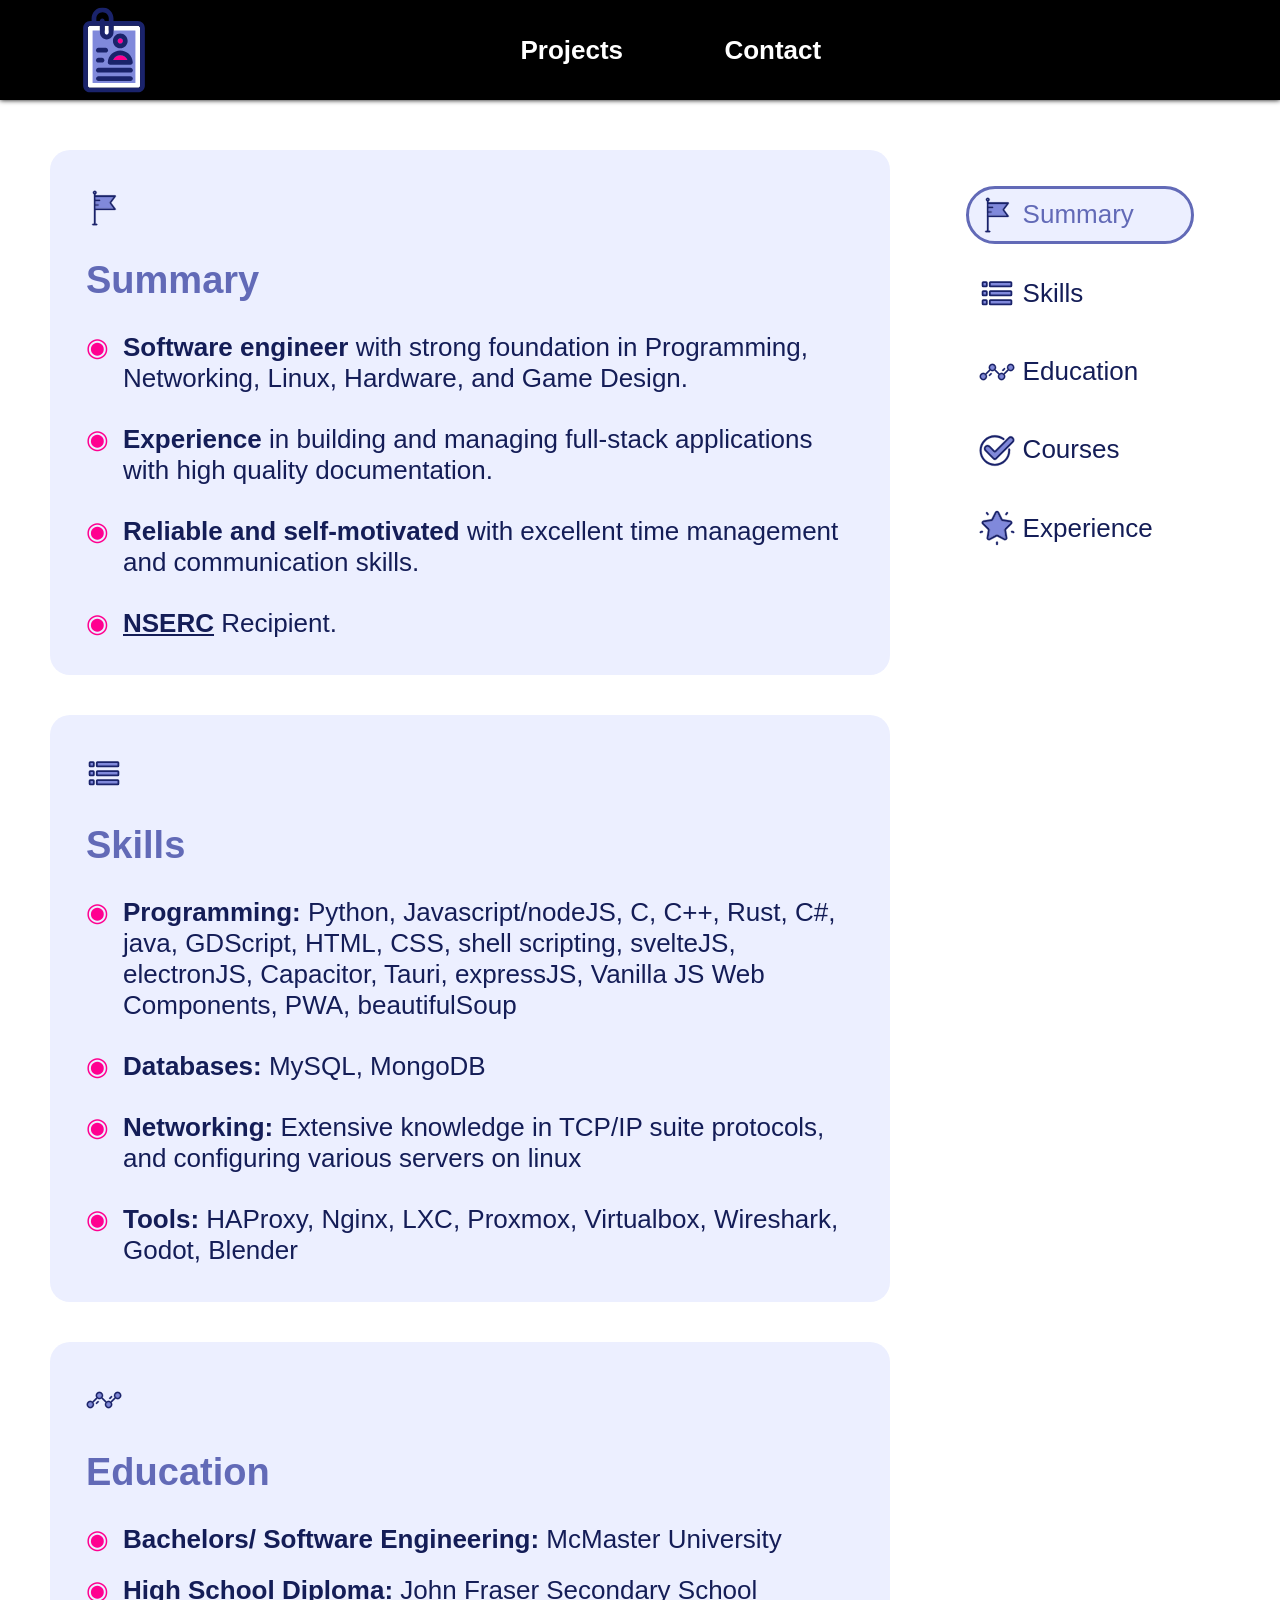
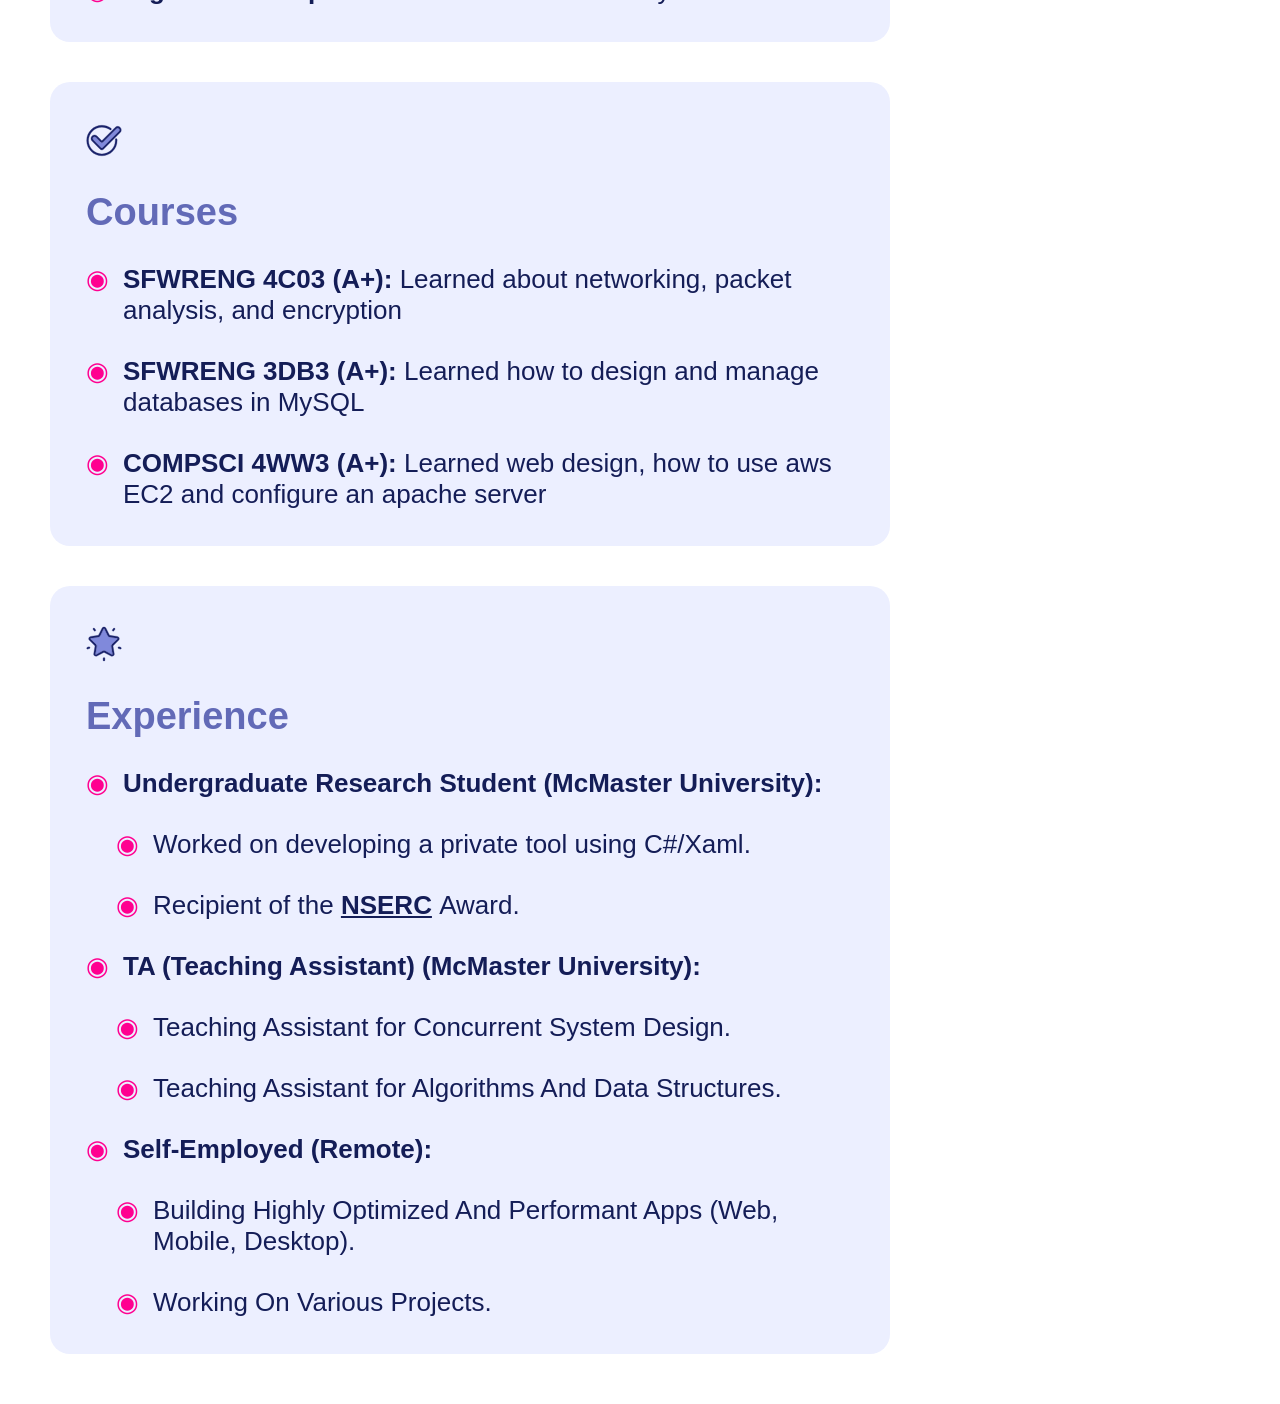
==== index.html @ 9e86f49e "Initial commit" ====
<!DOCTYPE html><html lang="en"><head> <meta name="viewport" content="width=device-width,viewport-fit=contain"><meta charset="utf-8"><meta http-equiv="X-UA-Compatible" content="IE=edge"><link rel="icon" href="/favicon.ico" sizes="any"><link rel="icon" href="/assets/favicon-BCI3wjxx.svg" type="image/svg+xml"><title>Abdullah A</title>   <script type="module" crossorigin src="/assets/about-Bk_xwXlh.js"></script>
   <link rel="modulepreload" crossorigin href="/assets/main-CXqY_fMN.js">
   <link rel="modulepreload" crossorigin href="/assets/RangeCollection-B1-CYSQD.js">
   <link rel="stylesheet" crossorigin href="/assets/main-5T_-5Amj.css">
   <link rel="stylesheet" crossorigin href="/assets/RangeCollection-BVtKTrBn.css">
 </head><body> <noscript id="noscript-el"><div style="position:fixed;top:0;z-index:200;width:100%;height:100%;background:#e8ebff;display:flex;justify-content:center;align-items:center">Please enable Javascript!<br>This page requires Javascript to run.</div></noscript><div id="inldr" style="position:fixed;top:0;z-index:100;width:100%;height:100%;background:#000;display:flex;justify-content:center;align-items:center"><style>@keyframes inldrspin{from{transform:rotate(0)}to{transform:rotate(360deg)}}</style><svg id="inldr-svg" width="280px" height="280px" viewBox="0 0 16 16" style="animation:inldrspin 2s linear infinite"><path fill="hsl(233, 100%, 91%)" d="M8 1.5a6.5 6.5 0 100 13 6.5 6.5 0 000-13zM0 8a8 8 0 1116 0A8 8 0 010 8z"/><path fill="hsl(234, 56%, 68%)" d="M7.25.75A.75.75 0 018 0a8 8 0 018 8 .75.75 0 01-1.5 0A6.5 6.5 0 008 1.5a.75.75 0 01-.75-.75z"/></svg></div> <section-header></section-header><section-sliding_sidebar></section-sliding_sidebar> <main><div id="page-content"><div id="details-container"><div id="details-content"><div class="content" id="summary"><wc-title><icon-content-flag></icon-content-flag>&nbsp;</wc-title><wc-title>Summary</wc-title><wc-bulletpoint><strong>Software engineer</strong> with strong foundation in Programming, Networking, Linux, Hardware, and Game Design.</wc-bulletpoint><wc-bulletpoint><strong>Experience</strong> in building and managing full-stack applications with high quality documentation.</wc-bulletpoint><wc-bulletpoint><strong>Reliable and self-motivated</strong> with excellent time management and communication skills.</wc-bulletpoint><wc-bulletpoint><wc-navitem href="https://www.nserc-crsng.gc.ca/ase-oro/Details-Detailles_eng.asp?id=725739"><u>NSERC</u>&nbsp;</wc-navitem>Recipient.</wc-bulletpoint></div><div class="content" id="skills"><wc-title><icon-content-squaredpoints></icon-content-squaredpoints>&nbsp;</wc-title><wc-title>Skills</wc-title><wc-bulletpoint><strong>Programming:</strong> Python, Javascript/nodeJS, C, C++, Rust, C#, java, GDScript, HTML, CSS, shell scripting, svelteJS, electronJS, Capacitor, Tauri, expressJS, Vanilla JS Web Components, PWA, beautifulSoup</wc-bulletpoint><wc-bulletpoint><strong>Databases:</strong> MySQL, MongoDB</wc-bulletpoint><wc-bulletpoint><strong>Networking:</strong> Extensive knowledge in TCP/IP suite protocols, and configuring various servers on linux</wc-bulletpoint><wc-bulletpoint><strong>Tools:</strong> HAProxy, Nginx, LXC, Proxmox, Virtualbox, Wireshark, Godot, Blender</wc-bulletpoint></div><div class="content" id="education"><wc-title><icon-content-linechart></icon-content-linechart>&nbsp;</wc-title><wc-title>Education</wc-title><div id="content-el-size"><div id="content-elements"><wc-bulletpoint><strong>Bachelors/ Software Engineering:</strong> McMaster University</wc-bulletpoint><wc-bulletpoint><strong>High School Diploma:</strong> John Fraser Secondary School</wc-bulletpoint></div></div></div><div class="content" id="courses"><wc-title><icon-content-checkcircle></icon-content-checkcircle>&nbsp;</wc-title><wc-title>Courses</wc-title><wc-bulletpoint><strong>SFWRENG 4C03 (A+):</strong> Learned about networking, packet analysis, and encryption</wc-bulletpoint><wc-bulletpoint><strong>SFWRENG 3DB3 (A+):</strong> Learned how to design and manage databases in MySQL</wc-bulletpoint><wc-bulletpoint><strong>COMPSCI 4WW3 (A+):</strong> Learned web design, how to use aws EC2 and configure an apache server</wc-bulletpoint></div><div class="content" id="experience"><wc-title><icon-content-reviews></icon-content-reviews>&nbsp;</wc-title><wc-title>Experience</wc-title><wc-bulletpoint><strong>Undergraduate Research Student (McMaster University):</strong></wc-bulletpoint><div style="padding-left:30px"><wc-bulletpoint>Worked on developing a private tool using C#/Xaml.</wc-bulletpoint></div><div style="padding-left:30px"><wc-bulletpoint>Recipient of the<wc-navitem href="https://www.nserc-crsng.gc.ca/ase-oro/Details-Detailles_eng.asp?id=725739">&nbsp;<u>NSERC</u>&nbsp;</wc-navitem>Award.</wc-bulletpoint></div><wc-bulletpoint><strong>TA (Teaching Assistant) (McMaster University):</strong></wc-bulletpoint><div style="padding-left:30px"><wc-bulletpoint>Teaching Assistant for Concurrent System Design.</wc-bulletpoint></div><div style="padding-left:30px"><wc-bulletpoint>Teaching Assistant for Algorithms And Data Structures.</wc-bulletpoint></div><wc-bulletpoint><strong>Self-Employed (Remote):</strong></wc-bulletpoint><div style="padding-left:30px"><wc-bulletpoint>Building Highly Optimized And Performant Apps (Web, Mobile, Desktop).</wc-bulletpoint></div><div style="padding-left:30px"><wc-bulletpoint>Working On Various Projects.</wc-bulletpoint></div></div></div><section-sidebar><wc-sidebar_button slot="top-div" data-id="summary" isactive="1"><icon-content-flag class="pass-through"></icon-content-flag>&nbsp;Summary</wc-sidebar_button><wc-sidebar_button slot="top-div" data-id="skills"><icon-content-squaredpoints class="pass-through"></icon-content-squaredpoints>&nbsp;Skills</wc-sidebar_button><wc-sidebar_button slot="top-div" data-id="education"><icon-content-linechart class="pass-through"></icon-content-linechart>&nbsp;Education</wc-sidebar_button><wc-sidebar_button slot="top-div" data-id="courses"><icon-content-checkcircle class="pass-through"></icon-content-checkcircle>&nbsp;Courses</wc-sidebar_button><wc-sidebar_button slot="top-div" data-id="experience"><icon-content-reviews class="pass-through"></icon-content-reviews>&nbsp;Experience</wc-sidebar_button></section-sidebar></div></div></main></body></html>
---- assets/main-5T_-5Amj.css ----
::-webkit-scrollbar{width:12px;background-color:var(--quanta-bgcolor)}::-webkit-scrollbar-thumb{background:var(--teri-bgcolor);border-radius:25px}::-webkit-scrollbar-thumb:hover{background-color:var(--teri-color);cursor:pointer}::-webkit-scrollbar-thumb:active{background-color:var(--teri-color)}*{scrollbar-width:auto;scrollbar-color:var(--secondary-bg) var(--teri-bgcolor)}:hover,:active{scrollbar-color:var(--secondary-bg) var(--teri-color)}::-ms-scrollbar{width:12px;background-color:var(--secondary-bg)}::-ms-scrollbar-thumb{background-color:var(--teri-bgcolor);border-radius:1rem}::-ms-scrollbar-thumb:hover{background-color:var(--scroll-secondary)}::-ms-scrollbar-thumb:active{background-color:var(--scroll-teri)}html{--header-size:100px;--transition-duration:.25s;--main-bgcolor:#ffffff;--main-bgcolor-2:black;--main-bgcolor-5:#FF0090;--main-bgcolor-7:#4c549f;--secon-bgcolor:#ecefff;--teri-bgcolor:#8089db;--quadra-bgcolor:#e2e4ee;--quanta-bgcolor:#d7ddff;--main-color:#141d57;--main-color-2:#ffffff;--secon-color:#626ab7;--teri-color:#626ab7;--quadra-color:#5f6bab;--border-radius:16px;--border-width:4px;--icon-main-bgcolor:#ffffff;--icon-main-bgcolor-7:#4c549f;--icon-main-color:#1a236b;--icon-teri-bgcolor:#8089db;--icon-quadra-color:#9ea8d9;--icon-secon-color:#626ab7;font-family:sans-serif;font-size:26px;--font-size:26px;color:var(--main-color)}body{display:grid;min-height:100vh;margin:0;align-items:stretch;grid-template-rows:auto 1fr auto;background-color:var(--main-bgcolor)}.bypass-logo{pointer-events:none}
---- assets/RangeCollection-BVtKTrBn.css ----
.content{--border-radius:20px;--padding:36px;display:block;padding:var(--padding);box-sizing:border-box;width:100%;background-color:var(--secon-bgcolor);border-radius:var(--border-radius)}.content{display:flex;flex-direction:column;gap:30px}main{flex-grow:1;display:flex;justify-content:center}#page-content{flex-grow:1;max-width:1650px;box-sizing:border-box;display:flex;flex-direction:column;padding:50px;gap:50px}#title-content{display:grid;grid-template-columns:.78fr minmax(450px,1fr);gap:30px;align-items:center;background:#020024;background:var(--secon-bgcolor)}#video-wrapper{display:grid;align-items:center;width:100%}#video-container{display:flex;justify-content:center;height:100%}video{max-width:100%;border-radius:var(--border-radius);background:#000}#tags-section{width:100%;display:flex;padding:1rem 0;box-sizing:border-box}#tags-div{width:100%;display:grid;grid-template-columns:1fr;gap:15px;justify-content:center}#details-container{display:grid;grid-template-columns:auto 300px;gap:40px}#details-content{display:flex;flex-direction:column;gap:40px}section-sidebar{--gap:0}#content-el-size{max-width:760px}#content-elements{display:flex;flex-direction:column;gap:20px;box-sizing:border-box}.point{display:flex;align-items:center}.point:before{content:"◉";color:var(--main-bgcolor-5)}#title-text{display:flex;flex-direction:column;justify-content:center;height:100%}.pass-through{pointer-events:none}@media (max-width:1100px){#details-container{display:block}section-sidebar{display:none}#title-content{display:flex;gap:40px}#title-text{display:flex;flex-direction:column;align-items:center;order:1}#tags-section{display:grid;justify-content:center}#tags-div{flex-grow:1}#video-wrapper{display:grid;width:100%;aspect-ratio:16/9}}
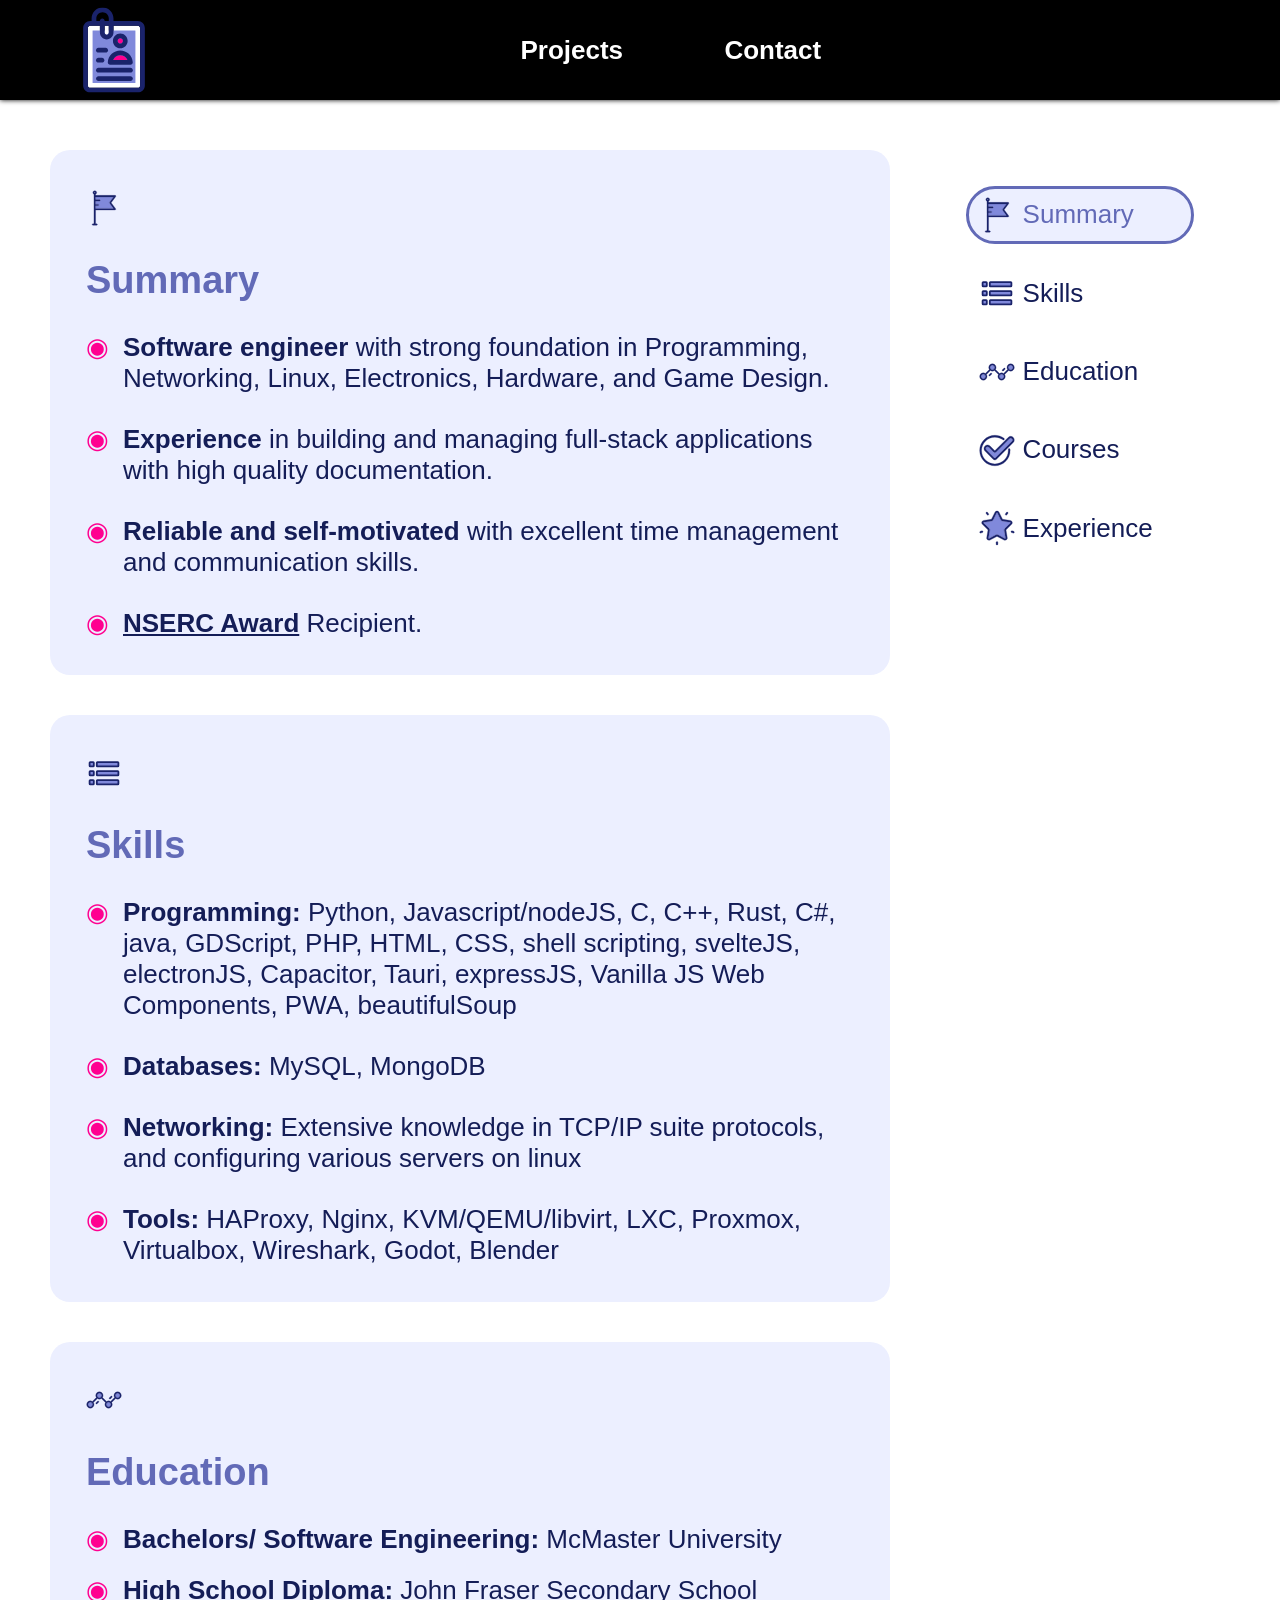
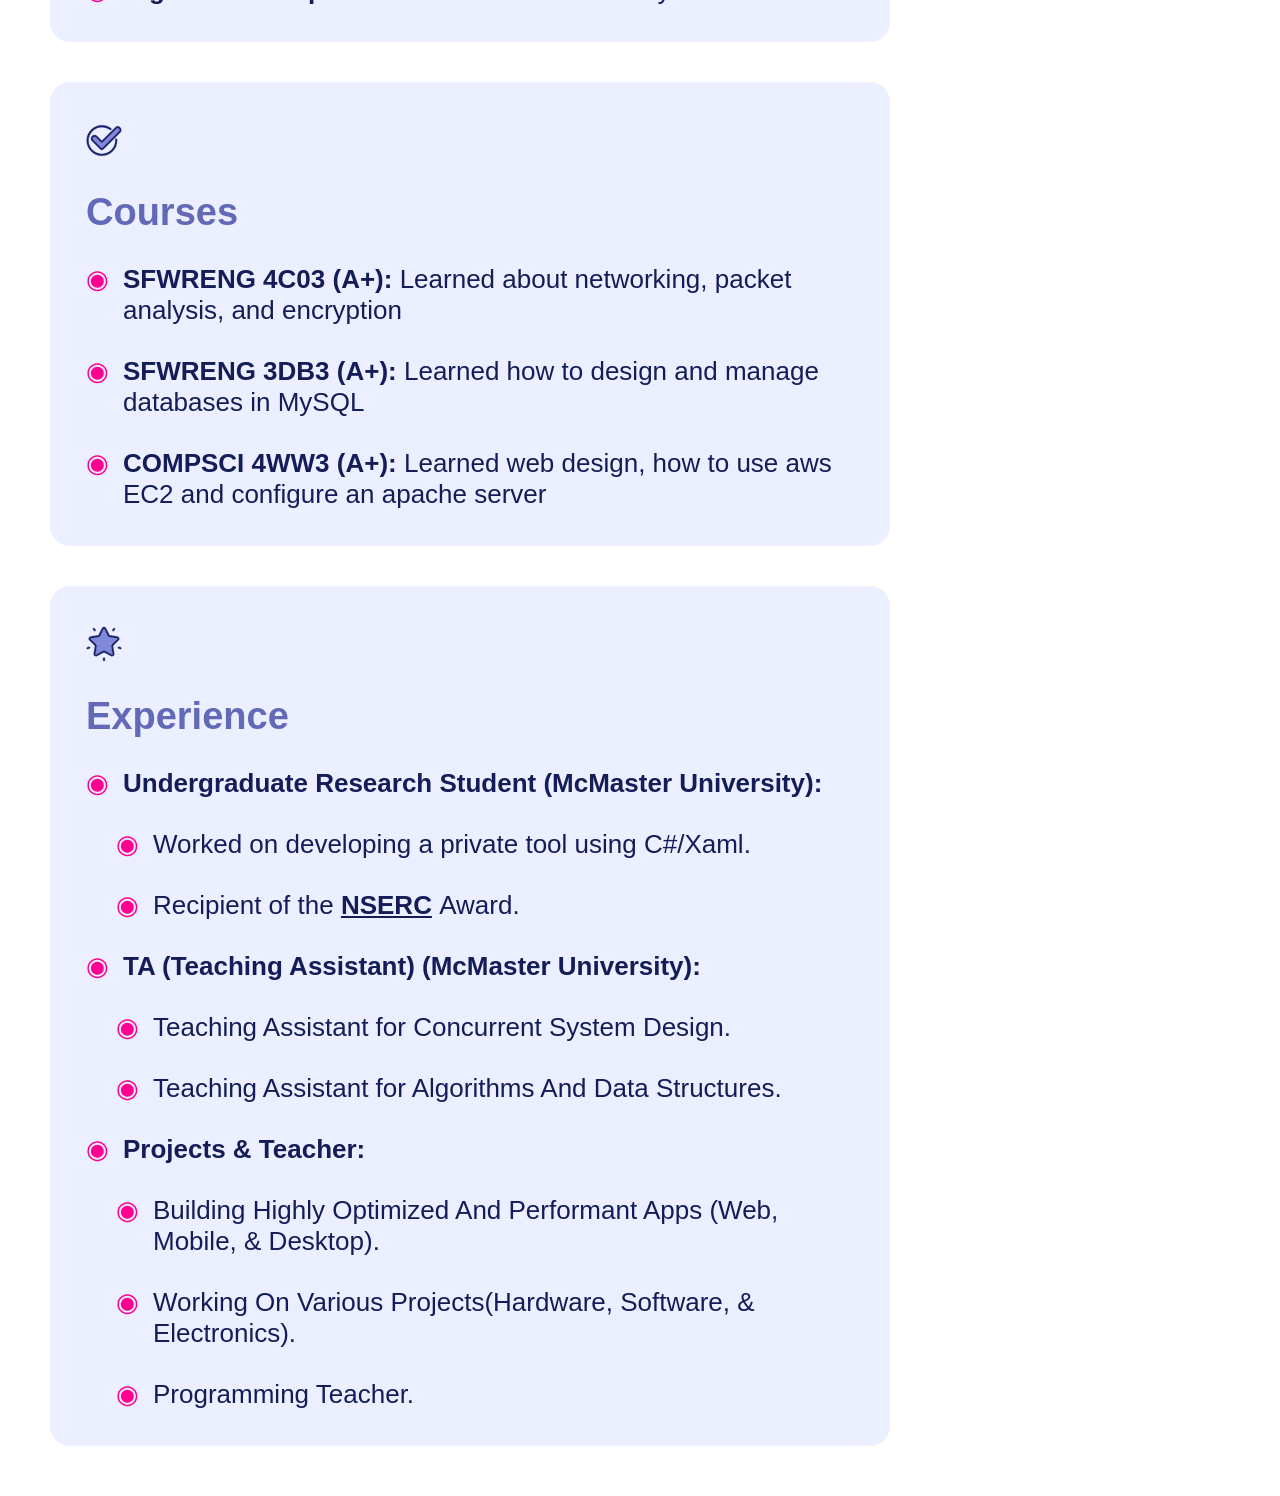
==== commit 83587f0e: "Update index.html" ====
--- a/index.html
+++ b/index.html
@@ -3,4 +3,4 @@
    <link rel="modulepreload" crossorigin href="/assets/RangeCollection-B1-CYSQD.js">
    <link rel="stylesheet" crossorigin href="/assets/main-5T_-5Amj.css">
    <link rel="stylesheet" crossorigin href="/assets/RangeCollection-BVtKTrBn.css">
- </head><body> <noscript id="noscript-el"><div style="position:fixed;top:0;z-index:200;width:100%;height:100%;background:#e8ebff;display:flex;justify-content:center;align-items:center">Please enable Javascript!<br>This page requires Javascript to run.</div></noscript><div id="inldr" style="position:fixed;top:0;z-index:100;width:100%;height:100%;background:#000;display:flex;justify-content:center;align-items:center"><style>@keyframes inldrspin{from{transform:rotate(0)}to{transform:rotate(360deg)}}</style><svg id="inldr-svg" width="280px" height="280px" viewBox="0 0 16 16" style="animation:inldrspin 2s linear infinite"><path fill="hsl(233, 100%, 91%)" d="M8 1.5a6.5 6.5 0 100 13 6.5 6.5 0 000-13zM0 8a8 8 0 1116 0A8 8 0 010 8z"/><path fill="hsl(234, 56%, 68%)" d="M7.25.75A.75.75 0 018 0a8 8 0 018 8 .75.75 0 01-1.5 0A6.5 6.5 0 008 1.5a.75.75 0 01-.75-.75z"/></svg></div> <section-header></section-header><section-sliding_sidebar></section-sliding_sidebar> <main><div id="page-content"><div id="details-container"><div id="details-content"><div class="content" id="summary"><wc-title><icon-content-flag></icon-content-flag>&nbsp;</wc-title><wc-title>Summary</wc-title><wc-bulletpoint><strong>Software engineer</strong> with strong foundation in Programming, Networking, Linux, Hardware, and Game Design.</wc-bulletpoint><wc-bulletpoint><strong>Experience</strong> in building and managing full-stack applications with high quality documentation.</wc-bulletpoint><wc-bulletpoint><strong>Reliable and self-motivated</strong> with excellent time management and communication skills.</wc-bulletpoint><wc-bulletpoint><wc-navitem href="https://www.nserc-crsng.gc.ca/ase-oro/Details-Detailles_eng.asp?id=725739"><u>NSERC</u>&nbsp;</wc-navitem>Recipient.</wc-bulletpoint></div><div class="content" id="skills"><wc-title><icon-content-squaredpoints></icon-content-squaredpoints>&nbsp;</wc-title><wc-title>Skills</wc-title><wc-bulletpoint><strong>Programming:</strong> Python, Javascript/nodeJS, C, C++, Rust, C#, java, GDScript, HTML, CSS, shell scripting, svelteJS, electronJS, Capacitor, Tauri, expressJS, Vanilla JS Web Components, PWA, beautifulSoup</wc-bulletpoint><wc-bulletpoint><strong>Databases:</strong> MySQL, MongoDB</wc-bulletpoint><wc-bulletpoint><strong>Networking:</strong> Extensive knowledge in TCP/IP suite protocols, and configuring various servers on linux</wc-bulletpoint><wc-bulletpoint><strong>Tools:</strong> HAProxy, Nginx, LXC, Proxmox, Virtualbox, Wireshark, Godot, Blender</wc-bulletpoint></div><div class="content" id="education"><wc-title><icon-content-linechart></icon-content-linechart>&nbsp;</wc-title><wc-title>Education</wc-title><div id="content-el-size"><div id="content-elements"><wc-bulletpoint><strong>Bachelors/ Software Engineering:</strong> McMaster University</wc-bulletpoint><wc-bulletpoint><strong>High School Diploma:</strong> John Fraser Secondary School</wc-bulletpoint></div></div></div><div class="content" id="courses"><wc-title><icon-content-checkcircle></icon-content-checkcircle>&nbsp;</wc-title><wc-title>Courses</wc-title><wc-bulletpoint><strong>SFWRENG 4C03 (A+):</strong> Learned about networking, packet analysis, and encryption</wc-bulletpoint><wc-bulletpoint><strong>SFWRENG 3DB3 (A+):</strong> Learned how to design and manage databases in MySQL</wc-bulletpoint><wc-bulletpoint><strong>COMPSCI 4WW3 (A+):</strong> Learned web design, how to use aws EC2 and configure an apache server</wc-bulletpoint></div><div class="content" id="experience"><wc-title><icon-content-reviews></icon-content-reviews>&nbsp;</wc-title><wc-title>Experience</wc-title><wc-bulletpoint><strong>Undergraduate Research Student (McMaster University):</strong></wc-bulletpoint><div style="padding-left:30px"><wc-bulletpoint>Worked on developing a private tool using C#/Xaml.</wc-bulletpoint></div><div style="padding-left:30px"><wc-bulletpoint>Recipient of the<wc-navitem href="https://www.nserc-crsng.gc.ca/ase-oro/Details-Detailles_eng.asp?id=725739">&nbsp;<u>NSERC</u>&nbsp;</wc-navitem>Award.</wc-bulletpoint></div><wc-bulletpoint><strong>TA (Teaching Assistant) (McMaster University):</strong></wc-bulletpoint><div style="padding-left:30px"><wc-bulletpoint>Teaching Assistant for Concurrent System Design.</wc-bulletpoint></div><div style="padding-left:30px"><wc-bulletpoint>Teaching Assistant for Algorithms And Data Structures.</wc-bulletpoint></div><wc-bulletpoint><strong>Self-Employed (Remote):</strong></wc-bulletpoint><div style="padding-left:30px"><wc-bulletpoint>Building Highly Optimized And Performant Apps (Web, Mobile, Desktop).</wc-bulletpoint></div><div style="padding-left:30px"><wc-bulletpoint>Working On Various Projects.</wc-bulletpoint></div></div></div><section-sidebar><wc-sidebar_button slot="top-div" data-id="summary" isactive="1"><icon-content-flag class="pass-through"></icon-content-flag>&nbsp;Summary</wc-sidebar_button><wc-sidebar_button slot="top-div" data-id="skills"><icon-content-squaredpoints class="pass-through"></icon-content-squaredpoints>&nbsp;Skills</wc-sidebar_button><wc-sidebar_button slot="top-div" data-id="education"><icon-content-linechart class="pass-through"></icon-content-linechart>&nbsp;Education</wc-sidebar_button><wc-sidebar_button slot="top-div" data-id="courses"><icon-content-checkcircle class="pass-through"></icon-content-checkcircle>&nbsp;Courses</wc-sidebar_button><wc-sidebar_button slot="top-div" data-id="experience"><icon-content-reviews class="pass-through"></icon-content-reviews>&nbsp;Experience</wc-sidebar_button></section-sidebar></div></div></main></body></html>+ </head><body> <noscript id="noscript-el"><div style="position:fixed;top:0;z-index:200;width:100%;height:100%;background:#e8ebff;display:flex;justify-content:center;align-items:center">Please enable Javascript!<br>This page requires Javascript to run.</div></noscript><div id="inldr" style="position:fixed;top:0;z-index:100;width:100%;height:100%;background:#000;display:flex;justify-content:center;align-items:center"><style>@keyframes inldrspin{from{transform:rotate(0)}to{transform:rotate(360deg)}}</style><svg id="inldr-svg" width="280px" height="280px" viewBox="0 0 16 16" style="animation:inldrspin 2s linear infinite"><path fill="hsl(233, 100%, 91%)" d="M8 1.5a6.5 6.5 0 100 13 6.5 6.5 0 000-13zM0 8a8 8 0 1116 0A8 8 0 010 8z"/><path fill="hsl(234, 56%, 68%)" d="M7.25.75A.75.75 0 018 0a8 8 0 018 8 .75.75 0 01-1.5 0A6.5 6.5 0 008 1.5a.75.75 0 01-.75-.75z"/></svg></div> <section-header></section-header><section-sliding_sidebar></section-sliding_sidebar> <main><div id="page-content"><div id="details-container"><div id="details-content"><div class="content" id="summary"><wc-title><icon-content-flag></icon-content-flag>&nbsp;</wc-title><wc-title>Summary</wc-title><wc-bulletpoint><strong>Software engineer</strong> with strong foundation in Programming, Networking, Linux, Electronics, Hardware, and Game Design.</wc-bulletpoint><wc-bulletpoint><strong>Experience</strong> in building and managing full-stack applications with high quality documentation.</wc-bulletpoint><wc-bulletpoint><strong>Reliable and self-motivated</strong> with excellent time management and communication skills.</wc-bulletpoint><wc-bulletpoint><wc-navitem href="https://www.nserc-crsng.gc.ca/ase-oro/Details-Detailles_eng.asp?id=725739"><u>NSERC Award</u>&nbsp;</wc-navitem>Recipient.</wc-bulletpoint></div><div class="content" id="skills"><wc-title><icon-content-squaredpoints></icon-content-squaredpoints>&nbsp;</wc-title><wc-title>Skills</wc-title><wc-bulletpoint><strong>Programming:</strong> Python, Javascript/nodeJS, C, C++, Rust, C#, java, GDScript, PHP, HTML, CSS, shell scripting, svelteJS, electronJS, Capacitor, Tauri, expressJS, Vanilla JS Web Components, PWA, beautifulSoup</wc-bulletpoint><wc-bulletpoint><strong>Databases:</strong> MySQL, MongoDB</wc-bulletpoint><wc-bulletpoint><strong>Networking:</strong> Extensive knowledge in TCP/IP suite protocols, and configuring various servers on linux</wc-bulletpoint><wc-bulletpoint><strong>Tools:</strong> HAProxy, Nginx, KVM/QEMU/libvirt, LXC, Proxmox, Virtualbox, Wireshark, Godot, Blender</wc-bulletpoint></div><div class="content" id="education"><wc-title><icon-content-linechart></icon-content-linechart>&nbsp;</wc-title><wc-title>Education</wc-title><div id="content-el-size"><div id="content-elements"><wc-bulletpoint><strong>Bachelors/ Software Engineering:</strong> McMaster University</wc-bulletpoint><wc-bulletpoint><strong>High School Diploma:</strong> John Fraser Secondary School</wc-bulletpoint></div></div></div><div class="content" id="courses"><wc-title><icon-content-checkcircle></icon-content-checkcircle>&nbsp;</wc-title><wc-title>Courses</wc-title><wc-bulletpoint><strong>SFWRENG 4C03 (A+):</strong> Learned about networking, packet analysis, and encryption</wc-bulletpoint><wc-bulletpoint><strong>SFWRENG 3DB3 (A+):</strong> Learned how to design and manage databases in MySQL</wc-bulletpoint><wc-bulletpoint><strong>COMPSCI 4WW3 (A+):</strong> Learned web design, how to use aws EC2 and configure an apache server</wc-bulletpoint></div><div class="content" id="experience"><wc-title><icon-content-reviews></icon-content-reviews>&nbsp;</wc-title><wc-title>Experience</wc-title><wc-bulletpoint><strong>Undergraduate Research Student (McMaster University):</strong></wc-bulletpoint><div style="padding-left:30px"><wc-bulletpoint>Worked on developing a private tool using C#/Xaml.</wc-bulletpoint></div><div style="padding-left:30px"><wc-bulletpoint>Recipient of the<wc-navitem href="https://www.nserc-crsng.gc.ca/ase-oro/Details-Detailles_eng.asp?id=725739">&nbsp;<u>NSERC</u>&nbsp;</wc-navitem>Award.</wc-bulletpoint></div><wc-bulletpoint><strong>TA (Teaching Assistant) (McMaster University):</strong></wc-bulletpoint><div style="padding-left:30px"><wc-bulletpoint>Teaching Assistant for Concurrent System Design.</wc-bulletpoint></div><div style="padding-left:30px"><wc-bulletpoint>Teaching Assistant for Algorithms And Data Structures.</wc-bulletpoint></div><wc-bulletpoint><strong>Projects & Teacher:</strong></wc-bulletpoint><div style="padding-left:30px"><wc-bulletpoint>Building Highly Optimized And Performant Apps (Web, Mobile, & Desktop).</wc-bulletpoint></div><div style="padding-left:30px"><wc-bulletpoint>Working On Various Projects(Hardware, Software, & Electronics).</wc-bulletpoint></div><div style="padding-left:30px"><wc-bulletpoint>Programming Teacher.</wc-bulletpoint></div></div></div><section-sidebar><wc-sidebar_button slot="top-div" data-id="summary" isactive="1"><icon-content-flag class="pass-through"></icon-content-flag>&nbsp;Summary</wc-sidebar_button><wc-sidebar_button slot="top-div" data-id="skills"><icon-content-squaredpoints class="pass-through"></icon-content-squaredpoints>&nbsp;Skills</wc-sidebar_button><wc-sidebar_button slot="top-div" data-id="education"><icon-content-linechart class="pass-through"></icon-content-linechart>&nbsp;Education</wc-sidebar_button><wc-sidebar_button slot="top-div" data-id="courses"><icon-content-checkcircle class="pass-through"></icon-content-checkcircle>&nbsp;Courses</wc-sidebar_button><wc-sidebar_button slot="top-div" data-id="experience"><icon-content-reviews class="pass-through"></icon-content-reviews>&nbsp;Experience</wc-sidebar_button></section-sidebar></div></div></main></body></html>
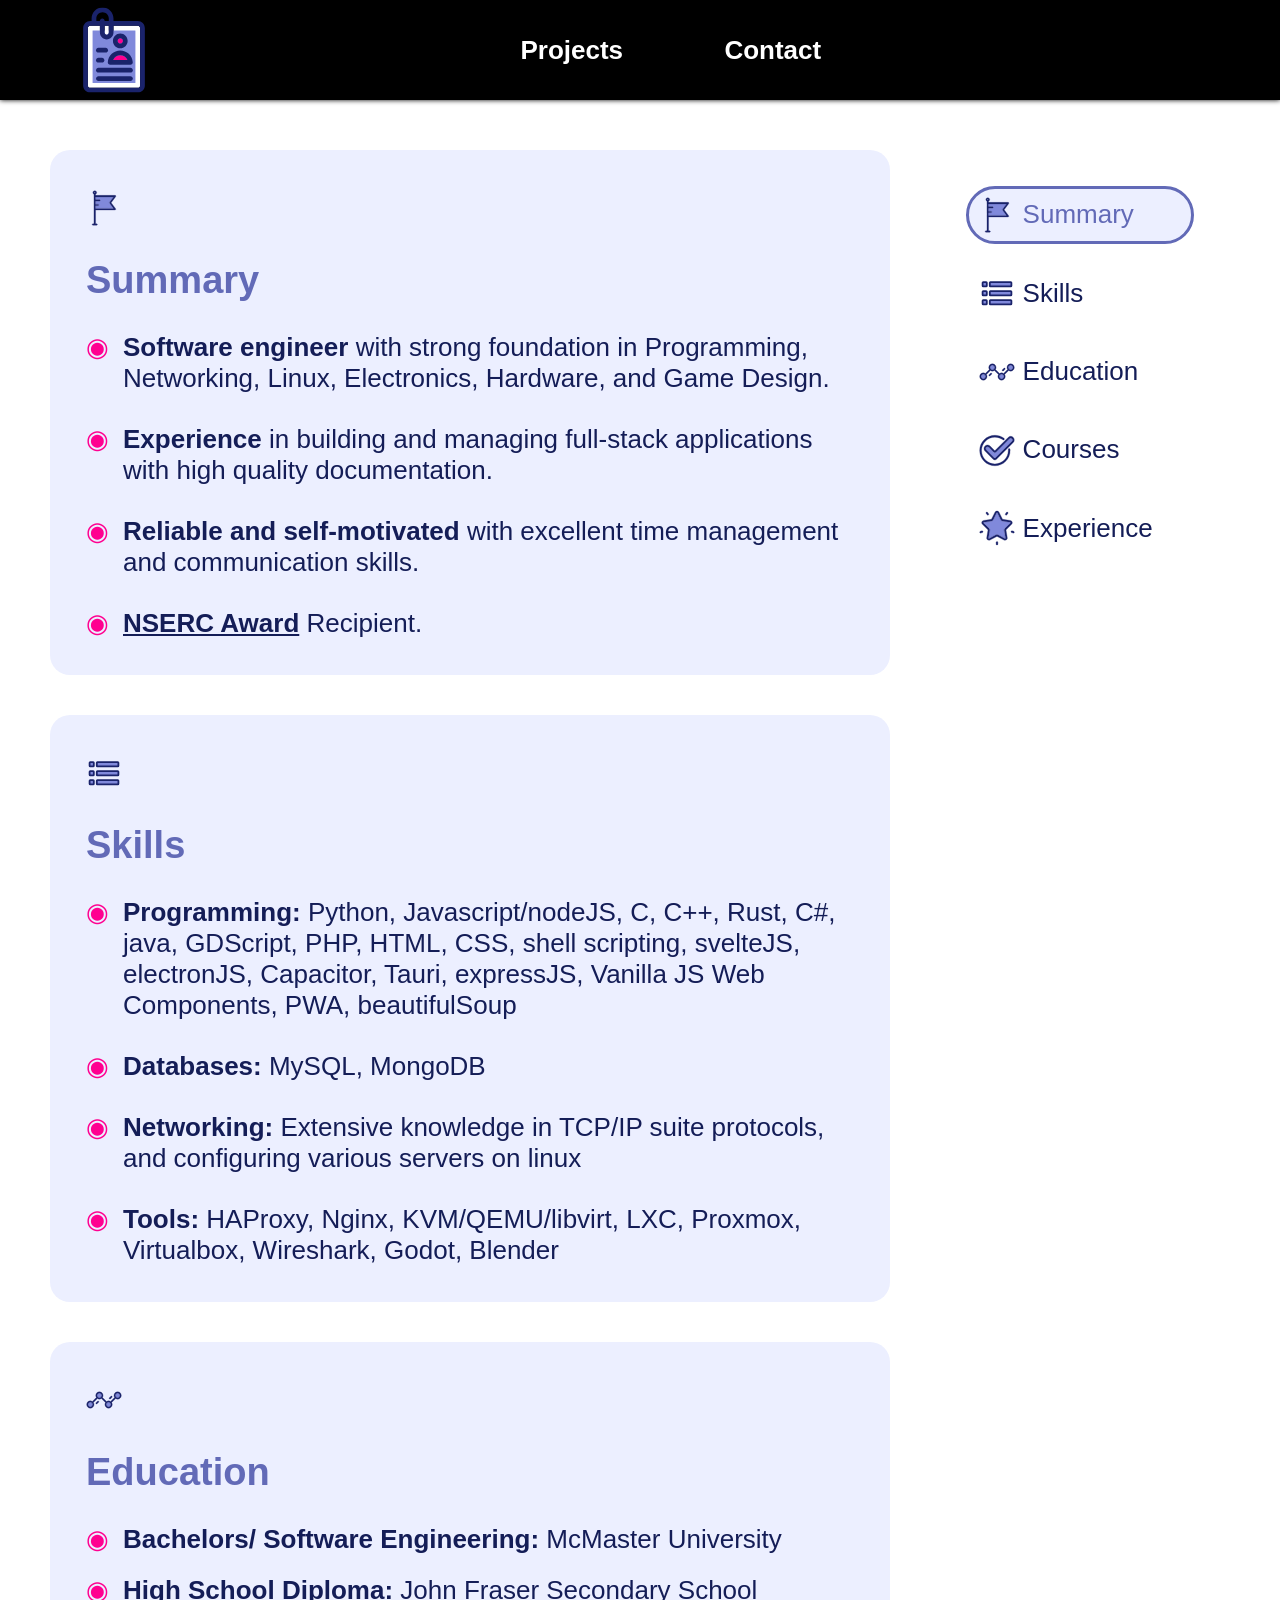
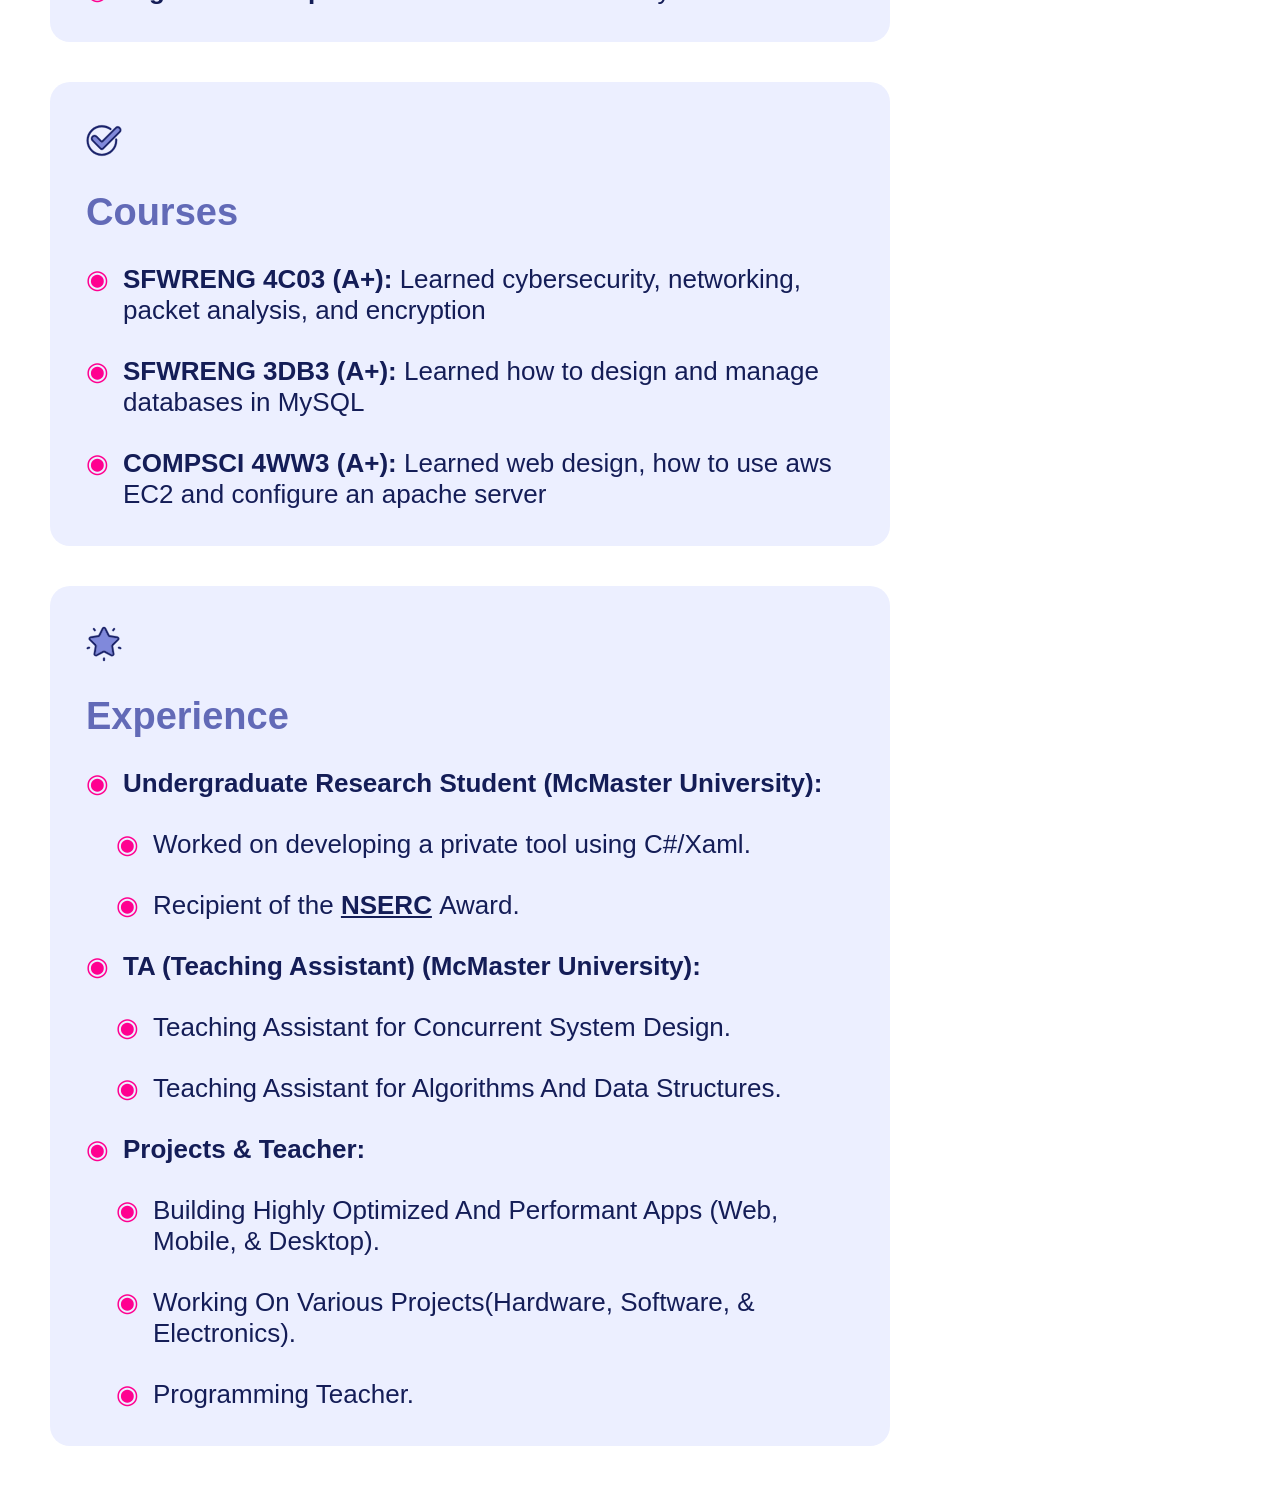
==== commit 6387018f: "Update index.html" ====
--- a/index.html
+++ b/index.html
@@ -3,4 +3,4 @@
    <link rel="modulepreload" crossorigin href="/assets/RangeCollection-B1-CYSQD.js">
    <link rel="stylesheet" crossorigin href="/assets/main-5T_-5Amj.css">
    <link rel="stylesheet" crossorigin href="/assets/RangeCollection-BVtKTrBn.css">
- </head><body> <noscript id="noscript-el"><div style="position:fixed;top:0;z-index:200;width:100%;height:100%;background:#e8ebff;display:flex;justify-content:center;align-items:center">Please enable Javascript!<br>This page requires Javascript to run.</div></noscript><div id="inldr" style="position:fixed;top:0;z-index:100;width:100%;height:100%;background:#000;display:flex;justify-content:center;align-items:center"><style>@keyframes inldrspin{from{transform:rotate(0)}to{transform:rotate(360deg)}}</style><svg id="inldr-svg" width="280px" height="280px" viewBox="0 0 16 16" style="animation:inldrspin 2s linear infinite"><path fill="hsl(233, 100%, 91%)" d="M8 1.5a6.5 6.5 0 100 13 6.5 6.5 0 000-13zM0 8a8 8 0 1116 0A8 8 0 010 8z"/><path fill="hsl(234, 56%, 68%)" d="M7.25.75A.75.75 0 018 0a8 8 0 018 8 .75.75 0 01-1.5 0A6.5 6.5 0 008 1.5a.75.75 0 01-.75-.75z"/></svg></div> <section-header></section-header><section-sliding_sidebar></section-sliding_sidebar> <main><div id="page-content"><div id="details-container"><div id="details-content"><div class="content" id="summary"><wc-title><icon-content-flag></icon-content-flag>&nbsp;</wc-title><wc-title>Summary</wc-title><wc-bulletpoint><strong>Software engineer</strong> with strong foundation in Programming, Networking, Linux, Electronics, Hardware, and Game Design.</wc-bulletpoint><wc-bulletpoint><strong>Experience</strong> in building and managing full-stack applications with high quality documentation.</wc-bulletpoint><wc-bulletpoint><strong>Reliable and self-motivated</strong> with excellent time management and communication skills.</wc-bulletpoint><wc-bulletpoint><wc-navitem href="https://www.nserc-crsng.gc.ca/ase-oro/Details-Detailles_eng.asp?id=725739"><u>NSERC Award</u>&nbsp;</wc-navitem>Recipient.</wc-bulletpoint></div><div class="content" id="skills"><wc-title><icon-content-squaredpoints></icon-content-squaredpoints>&nbsp;</wc-title><wc-title>Skills</wc-title><wc-bulletpoint><strong>Programming:</strong> Python, Javascript/nodeJS, C, C++, Rust, C#, java, GDScript, PHP, HTML, CSS, shell scripting, svelteJS, electronJS, Capacitor, Tauri, expressJS, Vanilla JS Web Components, PWA, beautifulSoup</wc-bulletpoint><wc-bulletpoint><strong>Databases:</strong> MySQL, MongoDB</wc-bulletpoint><wc-bulletpoint><strong>Networking:</strong> Extensive knowledge in TCP/IP suite protocols, and configuring various servers on linux</wc-bulletpoint><wc-bulletpoint><strong>Tools:</strong> HAProxy, Nginx, KVM/QEMU/libvirt, LXC, Proxmox, Virtualbox, Wireshark, Godot, Blender</wc-bulletpoint></div><div class="content" id="education"><wc-title><icon-content-linechart></icon-content-linechart>&nbsp;</wc-title><wc-title>Education</wc-title><div id="content-el-size"><div id="content-elements"><wc-bulletpoint><strong>Bachelors/ Software Engineering:</strong> McMaster University</wc-bulletpoint><wc-bulletpoint><strong>High School Diploma:</strong> John Fraser Secondary School</wc-bulletpoint></div></div></div><div class="content" id="courses"><wc-title><icon-content-checkcircle></icon-content-checkcircle>&nbsp;</wc-title><wc-title>Courses</wc-title><wc-bulletpoint><strong>SFWRENG 4C03 (A+):</strong> Learned about networking, packet analysis, and encryption</wc-bulletpoint><wc-bulletpoint><strong>SFWRENG 3DB3 (A+):</strong> Learned how to design and manage databases in MySQL</wc-bulletpoint><wc-bulletpoint><strong>COMPSCI 4WW3 (A+):</strong> Learned web design, how to use aws EC2 and configure an apache server</wc-bulletpoint></div><div class="content" id="experience"><wc-title><icon-content-reviews></icon-content-reviews>&nbsp;</wc-title><wc-title>Experience</wc-title><wc-bulletpoint><strong>Undergraduate Research Student (McMaster University):</strong></wc-bulletpoint><div style="padding-left:30px"><wc-bulletpoint>Worked on developing a private tool using C#/Xaml.</wc-bulletpoint></div><div style="padding-left:30px"><wc-bulletpoint>Recipient of the<wc-navitem href="https://www.nserc-crsng.gc.ca/ase-oro/Details-Detailles_eng.asp?id=725739">&nbsp;<u>NSERC</u>&nbsp;</wc-navitem>Award.</wc-bulletpoint></div><wc-bulletpoint><strong>TA (Teaching Assistant) (McMaster University):</strong></wc-bulletpoint><div style="padding-left:30px"><wc-bulletpoint>Teaching Assistant for Concurrent System Design.</wc-bulletpoint></div><div style="padding-left:30px"><wc-bulletpoint>Teaching Assistant for Algorithms And Data Structures.</wc-bulletpoint></div><wc-bulletpoint><strong>Projects & Teacher:</strong></wc-bulletpoint><div style="padding-left:30px"><wc-bulletpoint>Building Highly Optimized And Performant Apps (Web, Mobile, & Desktop).</wc-bulletpoint></div><div style="padding-left:30px"><wc-bulletpoint>Working On Various Projects(Hardware, Software, & Electronics).</wc-bulletpoint></div><div style="padding-left:30px"><wc-bulletpoint>Programming Teacher.</wc-bulletpoint></div></div></div><section-sidebar><wc-sidebar_button slot="top-div" data-id="summary" isactive="1"><icon-content-flag class="pass-through"></icon-content-flag>&nbsp;Summary</wc-sidebar_button><wc-sidebar_button slot="top-div" data-id="skills"><icon-content-squaredpoints class="pass-through"></icon-content-squaredpoints>&nbsp;Skills</wc-sidebar_button><wc-sidebar_button slot="top-div" data-id="education"><icon-content-linechart class="pass-through"></icon-content-linechart>&nbsp;Education</wc-sidebar_button><wc-sidebar_button slot="top-div" data-id="courses"><icon-content-checkcircle class="pass-through"></icon-content-checkcircle>&nbsp;Courses</wc-sidebar_button><wc-sidebar_button slot="top-div" data-id="experience"><icon-content-reviews class="pass-through"></icon-content-reviews>&nbsp;Experience</wc-sidebar_button></section-sidebar></div></div></main></body></html>
+ </head><body> <noscript id="noscript-el"><div style="position:fixed;top:0;z-index:200;width:100%;height:100%;background:#e8ebff;display:flex;justify-content:center;align-items:center">Please enable Javascript!<br>This page requires Javascript to run.</div></noscript><div id="inldr" style="position:fixed;top:0;z-index:100;width:100%;height:100%;background:#000;display:flex;justify-content:center;align-items:center"><style>@keyframes inldrspin{from{transform:rotate(0)}to{transform:rotate(360deg)}}</style><svg id="inldr-svg" width="280px" height="280px" viewBox="0 0 16 16" style="animation:inldrspin 2s linear infinite"><path fill="hsl(233, 100%, 91%)" d="M8 1.5a6.5 6.5 0 100 13 6.5 6.5 0 000-13zM0 8a8 8 0 1116 0A8 8 0 010 8z"/><path fill="hsl(234, 56%, 68%)" d="M7.25.75A.75.75 0 018 0a8 8 0 018 8 .75.75 0 01-1.5 0A6.5 6.5 0 008 1.5a.75.75 0 01-.75-.75z"/></svg></div> <section-header></section-header><section-sliding_sidebar></section-sliding_sidebar> <main><div id="page-content"><div id="details-container"><div id="details-content"><div class="content" id="summary"><wc-title><icon-content-flag></icon-content-flag>&nbsp;</wc-title><wc-title>Summary</wc-title><wc-bulletpoint><strong>Software engineer</strong> with strong foundation in Programming, Networking, Linux, Electronics, Hardware, and Game Design.</wc-bulletpoint><wc-bulletpoint><strong>Experience</strong> in building and managing full-stack applications with high quality documentation.</wc-bulletpoint><wc-bulletpoint><strong>Reliable and self-motivated</strong> with excellent time management and communication skills.</wc-bulletpoint><wc-bulletpoint><wc-navitem href="https://nserc-crsng.canada.ca/en/awards-database/725739"><u>NSERC Award</u>&nbsp;</wc-navitem>Recipient.</wc-bulletpoint></div><div class="content" id="skills"><wc-title><icon-content-squaredpoints></icon-content-squaredpoints>&nbsp;</wc-title><wc-title>Skills</wc-title><wc-bulletpoint><strong>Programming:</strong> Python, Javascript/nodeJS, C, C++, Rust, C#, java, GDScript, PHP, HTML, CSS, shell scripting, svelteJS, electronJS, Capacitor, Tauri, expressJS, Vanilla JS Web Components, PWA, beautifulSoup</wc-bulletpoint><wc-bulletpoint><strong>Databases:</strong> MySQL, MongoDB</wc-bulletpoint><wc-bulletpoint><strong>Networking:</strong> Extensive knowledge in TCP/IP suite protocols, and configuring various servers on linux</wc-bulletpoint><wc-bulletpoint><strong>Tools:</strong> HAProxy, Nginx, KVM/QEMU/libvirt, LXC, Proxmox, Virtualbox, Wireshark, Godot, Blender</wc-bulletpoint></div><div class="content" id="education"><wc-title><icon-content-linechart></icon-content-linechart>&nbsp;</wc-title><wc-title>Education</wc-title><div id="content-el-size"><div id="content-elements"><wc-bulletpoint><strong>Bachelors/ Software Engineering:</strong> McMaster University</wc-bulletpoint><wc-bulletpoint><strong>High School Diploma:</strong> John Fraser Secondary School</wc-bulletpoint></div></div></div><div class="content" id="courses"><wc-title><icon-content-checkcircle></icon-content-checkcircle>&nbsp;</wc-title><wc-title>Courses</wc-title><wc-bulletpoint><strong>SFWRENG 4C03 (A+):</strong> Learned cybersecurity, networking, packet analysis, and encryption</wc-bulletpoint><wc-bulletpoint><strong>SFWRENG 3DB3 (A+):</strong> Learned how to design and manage databases in MySQL</wc-bulletpoint><wc-bulletpoint><strong>COMPSCI 4WW3 (A+):</strong> Learned web design, how to use aws EC2 and configure an apache server</wc-bulletpoint></div><div class="content" id="experience"><wc-title><icon-content-reviews></icon-content-reviews>&nbsp;</wc-title><wc-title>Experience</wc-title><wc-bulletpoint><strong>Undergraduate Research Student (McMaster University):</strong></wc-bulletpoint><div style="padding-left:30px"><wc-bulletpoint>Worked on developing a private tool using C#/Xaml.</wc-bulletpoint></div><div style="padding-left:30px"><wc-bulletpoint>Recipient of the<wc-navitem href="https://nserc-crsng.canada.ca/en/awards-database/725739">&nbsp;<u>NSERC</u>&nbsp;</wc-navitem>Award.</wc-bulletpoint></div><wc-bulletpoint><strong>TA (Teaching Assistant) (McMaster University):</strong></wc-bulletpoint><div style="padding-left:30px"><wc-bulletpoint>Teaching Assistant for Concurrent System Design.</wc-bulletpoint></div><div style="padding-left:30px"><wc-bulletpoint>Teaching Assistant for Algorithms And Data Structures.</wc-bulletpoint></div><wc-bulletpoint><strong>Projects & Teacher:</strong></wc-bulletpoint><div style="padding-left:30px"><wc-bulletpoint>Building Highly Optimized And Performant Apps (Web, Mobile, & Desktop).</wc-bulletpoint></div><div style="padding-left:30px"><wc-bulletpoint>Working On Various Projects(Hardware, Software, & Electronics).</wc-bulletpoint></div><div style="padding-left:30px"><wc-bulletpoint>Programming Teacher.</wc-bulletpoint></div></div></div><section-sidebar><wc-sidebar_button slot="top-div" data-id="summary" isactive="1"><icon-content-flag class="pass-through"></icon-content-flag>&nbsp;Summary</wc-sidebar_button><wc-sidebar_button slot="top-div" data-id="skills"><icon-content-squaredpoints class="pass-through"></icon-content-squaredpoints>&nbsp;Skills</wc-sidebar_button><wc-sidebar_button slot="top-div" data-id="education"><icon-content-linechart class="pass-through"></icon-content-linechart>&nbsp;Education</wc-sidebar_button><wc-sidebar_button slot="top-div" data-id="courses"><icon-content-checkcircle class="pass-through"></icon-content-checkcircle>&nbsp;Courses</wc-sidebar_button><wc-sidebar_button slot="top-div" data-id="experience"><icon-content-reviews class="pass-through"></icon-content-reviews>&nbsp;Experience</wc-sidebar_button></section-sidebar></div></div></main></body></html>
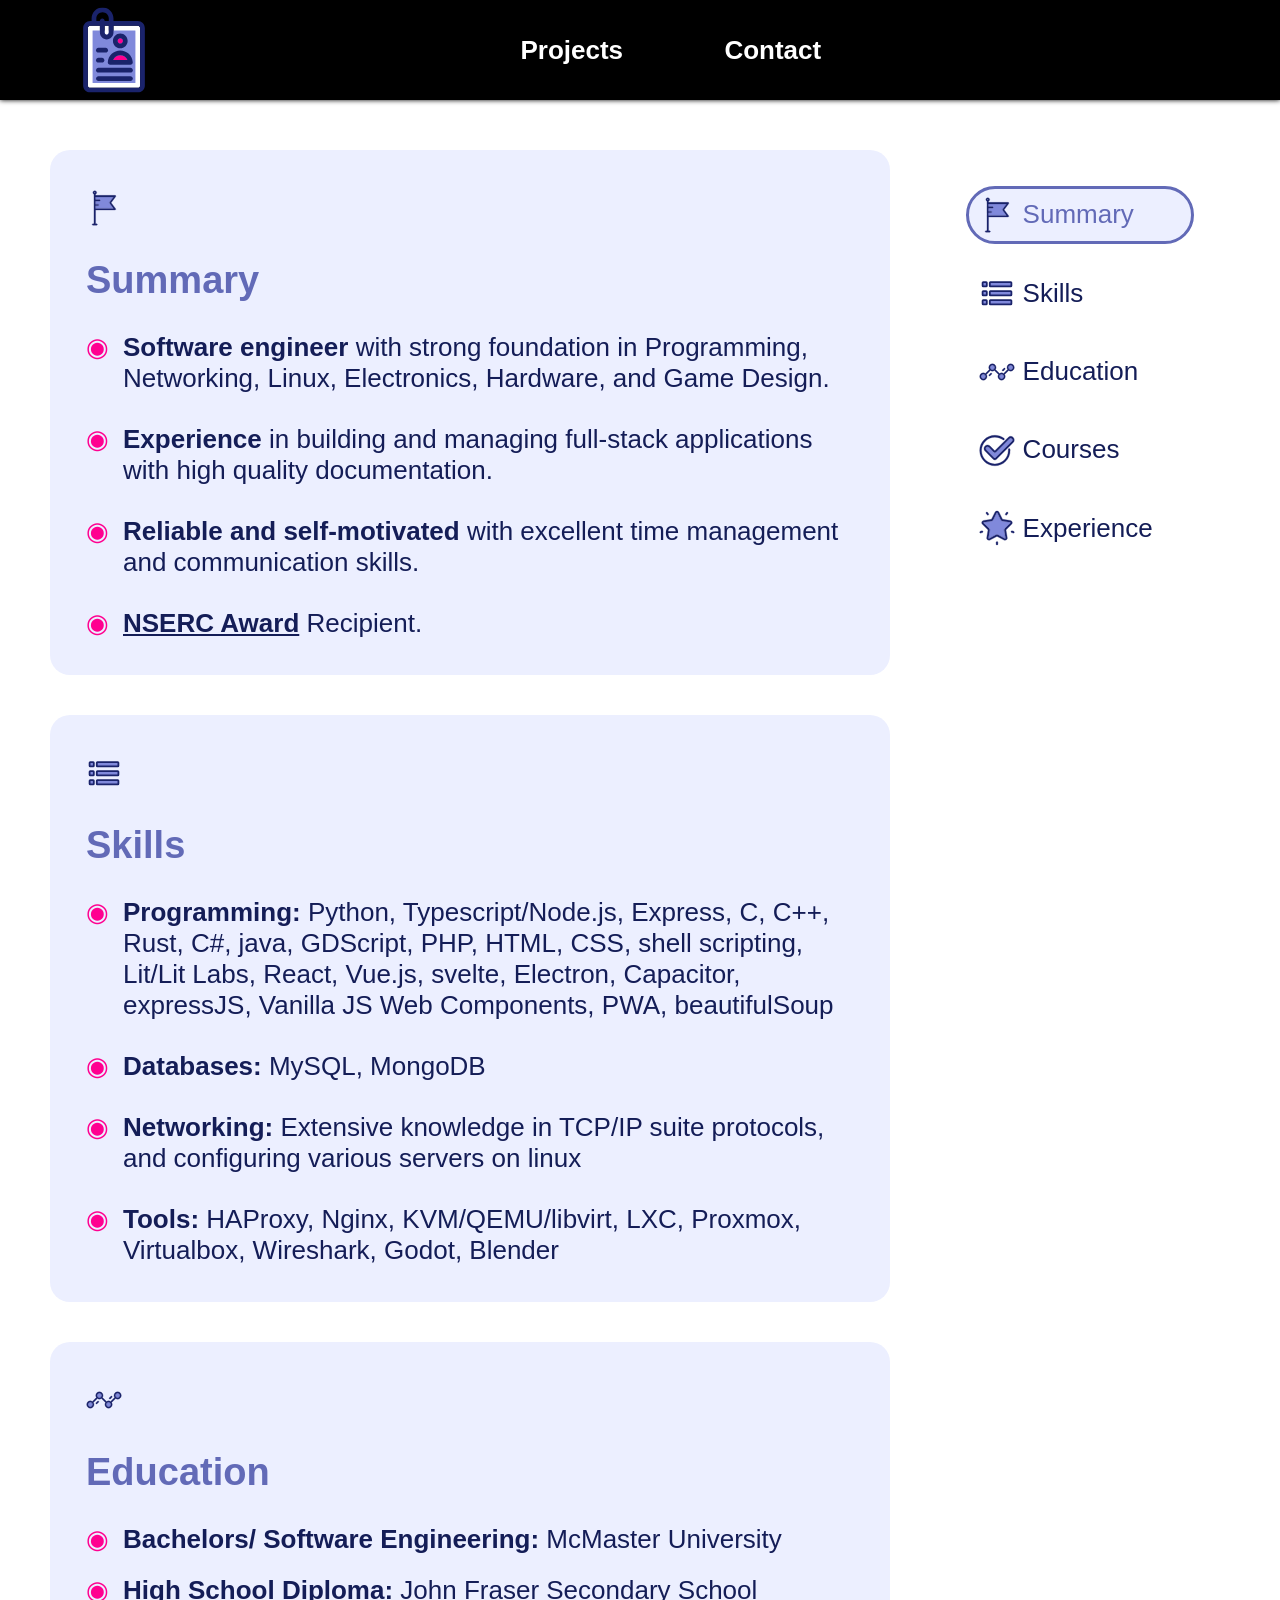
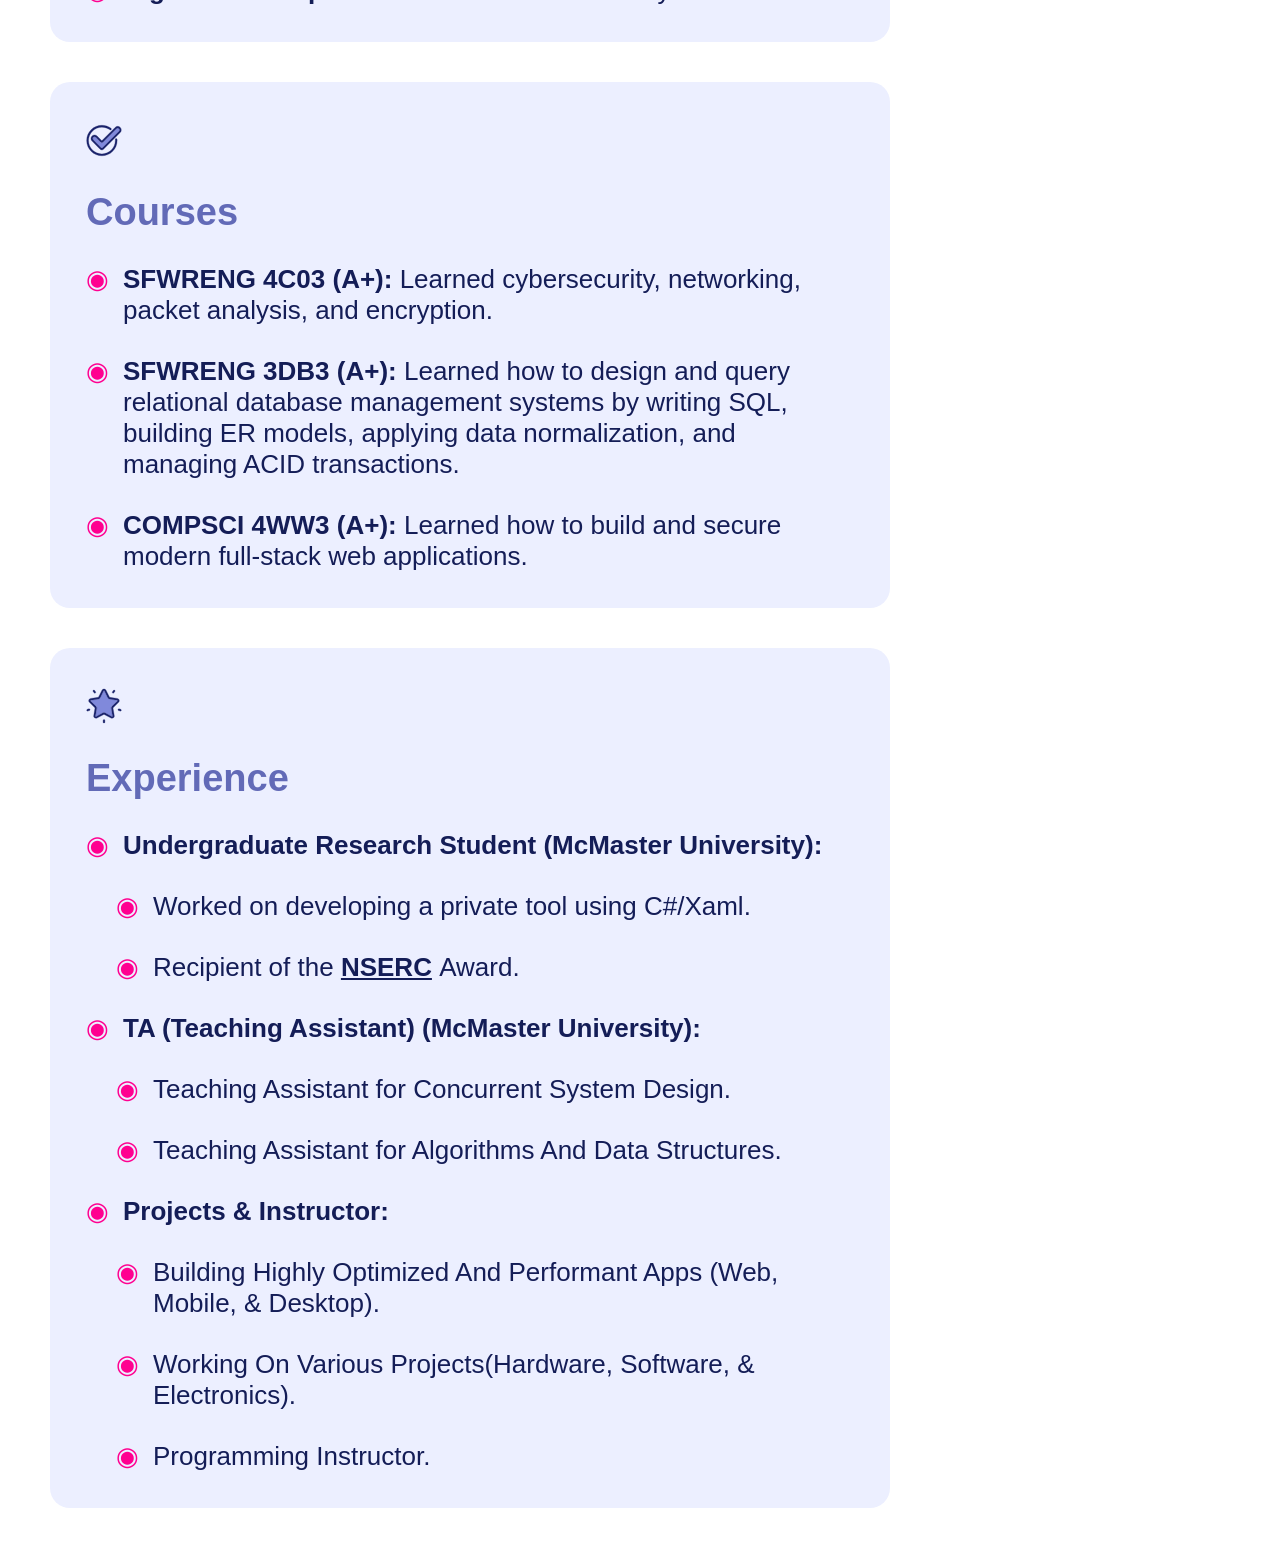
==== commit 2e8a1b57: "Update index.html" ====
--- a/index.html
+++ b/index.html
@@ -3,4 +3,4 @@
    <link rel="modulepreload" crossorigin href="/assets/RangeCollection-B1-CYSQD.js">
    <link rel="stylesheet" crossorigin href="/assets/main-5T_-5Amj.css">
    <link rel="stylesheet" crossorigin href="/assets/RangeCollection-BVtKTrBn.css">
- </head><body> <noscript id="noscript-el"><div style="position:fixed;top:0;z-index:200;width:100%;height:100%;background:#e8ebff;display:flex;justify-content:center;align-items:center">Please enable Javascript!<br>This page requires Javascript to run.</div></noscript><div id="inldr" style="position:fixed;top:0;z-index:100;width:100%;height:100%;background:#000;display:flex;justify-content:center;align-items:center"><style>@keyframes inldrspin{from{transform:rotate(0)}to{transform:rotate(360deg)}}</style><svg id="inldr-svg" width="280px" height="280px" viewBox="0 0 16 16" style="animation:inldrspin 2s linear infinite"><path fill="hsl(233, 100%, 91%)" d="M8 1.5a6.5 6.5 0 100 13 6.5 6.5 0 000-13zM0 8a8 8 0 1116 0A8 8 0 010 8z"/><path fill="hsl(234, 56%, 68%)" d="M7.25.75A.75.75 0 018 0a8 8 0 018 8 .75.75 0 01-1.5 0A6.5 6.5 0 008 1.5a.75.75 0 01-.75-.75z"/></svg></div> <section-header></section-header><section-sliding_sidebar></section-sliding_sidebar> <main><div id="page-content"><div id="details-container"><div id="details-content"><div class="content" id="summary"><wc-title><icon-content-flag></icon-content-flag>&nbsp;</wc-title><wc-title>Summary</wc-title><wc-bulletpoint><strong>Software engineer</strong> with strong foundation in Programming, Networking, Linux, Electronics, Hardware, and Game Design.</wc-bulletpoint><wc-bulletpoint><strong>Experience</strong> in building and managing full-stack applications with high quality documentation.</wc-bulletpoint><wc-bulletpoint><strong>Reliable and self-motivated</strong> with excellent time management and communication skills.</wc-bulletpoint><wc-bulletpoint><wc-navitem href="https://nserc-crsng.canada.ca/en/awards-database/725739"><u>NSERC Award</u>&nbsp;</wc-navitem>Recipient.</wc-bulletpoint></div><div class="content" id="skills"><wc-title><icon-content-squaredpoints></icon-content-squaredpoints>&nbsp;</wc-title><wc-title>Skills</wc-title><wc-bulletpoint><strong>Programming:</strong> Python, Javascript/nodeJS, C, C++, Rust, C#, java, GDScript, PHP, HTML, CSS, shell scripting, svelteJS, electronJS, Capacitor, Tauri, expressJS, Vanilla JS Web Components, PWA, beautifulSoup</wc-bulletpoint><wc-bulletpoint><strong>Databases:</strong> MySQL, MongoDB</wc-bulletpoint><wc-bulletpoint><strong>Networking:</strong> Extensive knowledge in TCP/IP suite protocols, and configuring various servers on linux</wc-bulletpoint><wc-bulletpoint><strong>Tools:</strong> HAProxy, Nginx, KVM/QEMU/libvirt, LXC, Proxmox, Virtualbox, Wireshark, Godot, Blender</wc-bulletpoint></div><div class="content" id="education"><wc-title><icon-content-linechart></icon-content-linechart>&nbsp;</wc-title><wc-title>Education</wc-title><div id="content-el-size"><div id="content-elements"><wc-bulletpoint><strong>Bachelors/ Software Engineering:</strong> McMaster University</wc-bulletpoint><wc-bulletpoint><strong>High School Diploma:</strong> John Fraser Secondary School</wc-bulletpoint></div></div></div><div class="content" id="courses"><wc-title><icon-content-checkcircle></icon-content-checkcircle>&nbsp;</wc-title><wc-title>Courses</wc-title><wc-bulletpoint><strong>SFWRENG 4C03 (A+):</strong> Learned cybersecurity, networking, packet analysis, and encryption</wc-bulletpoint><wc-bulletpoint><strong>SFWRENG 3DB3 (A+):</strong> Learned how to design and manage databases in MySQL</wc-bulletpoint><wc-bulletpoint><strong>COMPSCI 4WW3 (A+):</strong> Learned web design, how to use aws EC2 and configure an apache server</wc-bulletpoint></div><div class="content" id="experience"><wc-title><icon-content-reviews></icon-content-reviews>&nbsp;</wc-title><wc-title>Experience</wc-title><wc-bulletpoint><strong>Undergraduate Research Student (McMaster University):</strong></wc-bulletpoint><div style="padding-left:30px"><wc-bulletpoint>Worked on developing a private tool using C#/Xaml.</wc-bulletpoint></div><div style="padding-left:30px"><wc-bulletpoint>Recipient of the<wc-navitem href="https://nserc-crsng.canada.ca/en/awards-database/725739">&nbsp;<u>NSERC</u>&nbsp;</wc-navitem>Award.</wc-bulletpoint></div><wc-bulletpoint><strong>TA (Teaching Assistant) (McMaster University):</strong></wc-bulletpoint><div style="padding-left:30px"><wc-bulletpoint>Teaching Assistant for Concurrent System Design.</wc-bulletpoint></div><div style="padding-left:30px"><wc-bulletpoint>Teaching Assistant for Algorithms And Data Structures.</wc-bulletpoint></div><wc-bulletpoint><strong>Projects & Teacher:</strong></wc-bulletpoint><div style="padding-left:30px"><wc-bulletpoint>Building Highly Optimized And Performant Apps (Web, Mobile, & Desktop).</wc-bulletpoint></div><div style="padding-left:30px"><wc-bulletpoint>Working On Various Projects(Hardware, Software, & Electronics).</wc-bulletpoint></div><div style="padding-left:30px"><wc-bulletpoint>Programming Teacher.</wc-bulletpoint></div></div></div><section-sidebar><wc-sidebar_button slot="top-div" data-id="summary" isactive="1"><icon-content-flag class="pass-through"></icon-content-flag>&nbsp;Summary</wc-sidebar_button><wc-sidebar_button slot="top-div" data-id="skills"><icon-content-squaredpoints class="pass-through"></icon-content-squaredpoints>&nbsp;Skills</wc-sidebar_button><wc-sidebar_button slot="top-div" data-id="education"><icon-content-linechart class="pass-through"></icon-content-linechart>&nbsp;Education</wc-sidebar_button><wc-sidebar_button slot="top-div" data-id="courses"><icon-content-checkcircle class="pass-through"></icon-content-checkcircle>&nbsp;Courses</wc-sidebar_button><wc-sidebar_button slot="top-div" data-id="experience"><icon-content-reviews class="pass-through"></icon-content-reviews>&nbsp;Experience</wc-sidebar_button></section-sidebar></div></div></main></body></html>
+ </head><body> <noscript id="noscript-el"><div style="position:fixed;top:0;z-index:200;width:100%;height:100%;background:#e8ebff;display:flex;justify-content:center;align-items:center">Please enable Javascript!<br>This page requires Javascript to run.</div></noscript><div id="inldr" style="position:fixed;top:0;z-index:100;width:100%;height:100%;background:#000;display:flex;justify-content:center;align-items:center"><style>@keyframes inldrspin{from{transform:rotate(0)}to{transform:rotate(360deg)}}</style><svg id="inldr-svg" width="280px" height="280px" viewBox="0 0 16 16" style="animation:inldrspin 2s linear infinite"><path fill="hsl(233, 100%, 91%)" d="M8 1.5a6.5 6.5 0 100 13 6.5 6.5 0 000-13zM0 8a8 8 0 1116 0A8 8 0 010 8z"/><path fill="hsl(234, 56%, 68%)" d="M7.25.75A.75.75 0 018 0a8 8 0 018 8 .75.75 0 01-1.5 0A6.5 6.5 0 008 1.5a.75.75 0 01-.75-.75z"/></svg></div> <section-header></section-header><section-sliding_sidebar></section-sliding_sidebar> <main><div id="page-content"><div id="details-container"><div id="details-content"><div class="content" id="summary"><wc-title><icon-content-flag></icon-content-flag>&nbsp;</wc-title><wc-title>Summary</wc-title><wc-bulletpoint><strong>Software engineer</strong> with strong foundation in Programming, Networking, Linux, Electronics, Hardware, and Game Design.</wc-bulletpoint><wc-bulletpoint><strong>Experience</strong> in building and managing full-stack applications with high quality documentation.</wc-bulletpoint><wc-bulletpoint><strong>Reliable and self-motivated</strong> with excellent time management and communication skills.</wc-bulletpoint><wc-bulletpoint><wc-navitem href="https://nserc-crsng.canada.ca/en/awards-database/725739"><u>NSERC Award</u>&nbsp;</wc-navitem>Recipient.</wc-bulletpoint></div><div class="content" id="skills"><wc-title><icon-content-squaredpoints></icon-content-squaredpoints>&nbsp;</wc-title><wc-title>Skills</wc-title><wc-bulletpoint><strong>Programming:</strong> Python, Typescript/Node.js, Express, C, C++, Rust, C#, java, GDScript, PHP, HTML, CSS, shell scripting, Lit/Lit Labs, React, Vue.js, svelte, Electron, Capacitor, expressJS, Vanilla JS Web Components, PWA, beautifulSoup</wc-bulletpoint><wc-bulletpoint><strong>Databases:</strong> MySQL, MongoDB</wc-bulletpoint><wc-bulletpoint><strong>Networking:</strong> Extensive knowledge in TCP/IP suite protocols, and configuring various servers on linux</wc-bulletpoint><wc-bulletpoint><strong>Tools:</strong> HAProxy, Nginx, KVM/QEMU/libvirt, LXC, Proxmox, Virtualbox, Wireshark, Godot, Blender</wc-bulletpoint></div><div class="content" id="education"><wc-title><icon-content-linechart></icon-content-linechart>&nbsp;</wc-title><wc-title>Education</wc-title><div id="content-el-size"><div id="content-elements"><wc-bulletpoint><strong>Bachelors/ Software Engineering:</strong> McMaster University</wc-bulletpoint><wc-bulletpoint><strong>High School Diploma:</strong> John Fraser Secondary School</wc-bulletpoint></div></div></div><div class="content" id="courses"><wc-title><icon-content-checkcircle></icon-content-checkcircle>&nbsp;</wc-title><wc-title>Courses</wc-title><wc-bulletpoint><strong>SFWRENG 4C03 (A+):</strong> Learned cybersecurity, networking, packet analysis, and encryption.</wc-bulletpoint><wc-bulletpoint><strong>SFWRENG 3DB3 (A+):</strong> Learned how to design and query relational database management systems by writing SQL, building ER models, applying data normalization, and managing ACID transactions.</wc-bulletpoint><wc-bulletpoint><strong>COMPSCI 4WW3 (A+):</strong> Learned how to build and secure modern full-stack web applications.</wc-bulletpoint></div><div class="content" id="experience"><wc-title><icon-content-reviews></icon-content-reviews>&nbsp;</wc-title><wc-title>Experience</wc-title><wc-bulletpoint><strong>Undergraduate Research Student (McMaster University):</strong></wc-bulletpoint><div style="padding-left:30px"><wc-bulletpoint>Worked on developing a private tool using C#/Xaml.</wc-bulletpoint></div><div style="padding-left:30px"><wc-bulletpoint>Recipient of the<wc-navitem href="https://nserc-crsng.canada.ca/en/awards-database/725739">&nbsp;<u>NSERC</u>&nbsp;</wc-navitem>Award.</wc-bulletpoint></div><wc-bulletpoint><strong>TA (Teaching Assistant) (McMaster University):</strong></wc-bulletpoint><div style="padding-left:30px"><wc-bulletpoint>Teaching Assistant for Concurrent System Design.</wc-bulletpoint></div><div style="padding-left:30px"><wc-bulletpoint>Teaching Assistant for Algorithms And Data Structures.</wc-bulletpoint></div><wc-bulletpoint><strong>Projects & Instructor:</strong></wc-bulletpoint><div style="padding-left:30px"><wc-bulletpoint>Building Highly Optimized And Performant Apps (Web, Mobile, & Desktop).</wc-bulletpoint></div><div style="padding-left:30px"><wc-bulletpoint>Working On Various Projects(Hardware, Software, & Electronics).</wc-bulletpoint></div><div style="padding-left:30px"><wc-bulletpoint>Programming Instructor.</wc-bulletpoint></div></div></div><section-sidebar><wc-sidebar_button slot="top-div" data-id="summary" isactive="1"><icon-content-flag class="pass-through"></icon-content-flag>&nbsp;Summary</wc-sidebar_button><wc-sidebar_button slot="top-div" data-id="skills"><icon-content-squaredpoints class="pass-through"></icon-content-squaredpoints>&nbsp;Skills</wc-sidebar_button><wc-sidebar_button slot="top-div" data-id="education"><icon-content-linechart class="pass-through"></icon-content-linechart>&nbsp;Education</wc-sidebar_button><wc-sidebar_button slot="top-div" data-id="courses"><icon-content-checkcircle class="pass-through"></icon-content-checkcircle>&nbsp;Courses</wc-sidebar_button><wc-sidebar_button slot="top-div" data-id="experience"><icon-content-reviews class="pass-through"></icon-content-reviews>&nbsp;Experience</wc-sidebar_button></section-sidebar></div></div></main></body></html>
